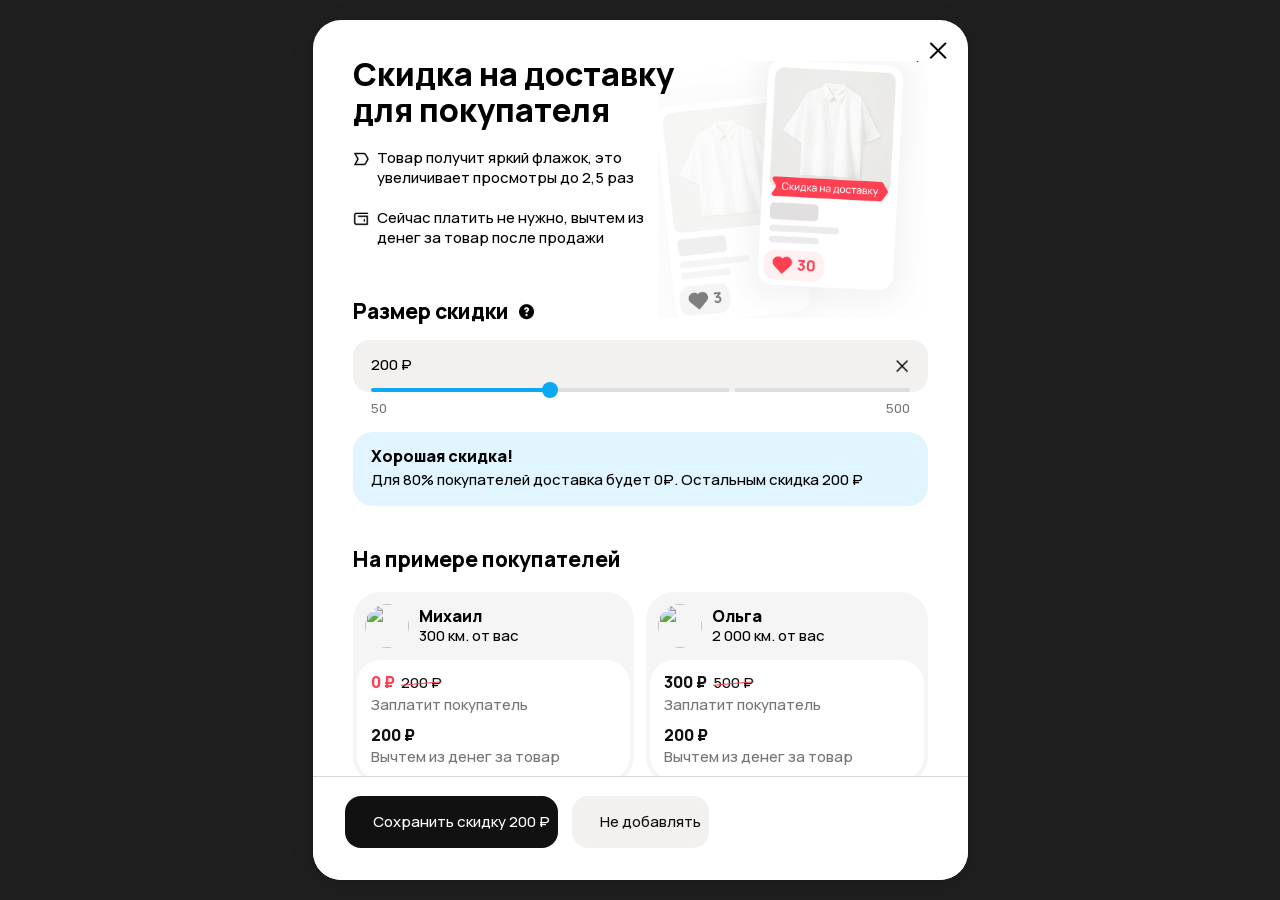
==== prototype/index.html @ 498b979d "Add prototype site" ====
<!doctype html>
<html lang="ru">
  <head>
    <meta charset="utf-8">
    <meta name="viewport" content="width=device-width, initial-scale=1, viewport-fit=cover">
    <title>Скидка на доставку для покупателя</title>
    <link rel="preload" as="font" href="./fonts/Manrope_Cut_008-Medium.woff2" type="font/woff2" crossorigin>
    <link rel="preload" as="font" href="./fonts/Manrope_Cut_008-ExtraBold.woff2" type="font/woff2" crossorigin>
    <link rel="preload" as="image" href="./assets/delivery-hero.png">
    <link rel="stylesheet" href="./site.css?v=figma-76-37893-20260630-7">
  </head>
  <body>
    <main class="page" aria-label="Скидка на доставку для покупателя">
      <section class="modal">
        <button class="close-button modal-close-button" type="button" aria-label="Закрыть">
          <img src="./assets/icon-close-raster.png" alt="">
        </button>
        <div class="content">
          <img class="hero-image" src="./assets/delivery-hero.png" alt="">

          <header class="intro">
            <h1>Скидка на доставку<br>для покупателя</h1>
            <div class="benefits">
              <div class="benefit">
                <img src="./assets/icon-flag-raster.png" alt="">
                <p>Товар получит яркий флажок, это увеличивает просмотры до 2,5 раз</p>
              </div>
              <div class="benefit">
                <img src="./assets/icon-wallet-raster.png" alt="">
                <p>Сейчас платить не нужно, вычтем из денег за товар после продажи</p>
              </div>
            </div>
          </header>

          <section class="discount-control" aria-label="Размер скидки">
            <h2>Размер скидки <span class="hint"><img src="./assets/icon-question-raster.png" alt=""></span></h2>
            <div class="slider-card">
              <div class="slider-top">
                <output class="discount-value" data-discount-value>200 ₽</output>
                <button class="clear-button" type="button" aria-label="Очистить скидку">
                  <img src="./assets/icon-close-raster.png" alt="">
                </button>
              </div>
              <div class="range-shell">
                <div class="range-track" aria-hidden="true"></div>
                <span class="range-thumb" aria-hidden="true"></span>
                <input class="range-input" data-discount-range type="range" min="50" max="500" step="1" value="200" aria-label="Размер скидки">
              </div>
              <div class="range-labels" aria-hidden="true">
                <span>50</span>
                <span>500</span>
              </div>
            </div>
            <div class="discount-message" data-discount-message>
              <strong>Хорошая скидка!</strong>
              <span>Для 80% покупателей доставка будет 0₽. Остальным скидка 200 ₽</span>
            </div>
          </section>

          <section class="buyers" aria-label="На примере покупателей">
            <h2>На примере покупателей</h2>
            <div class="buyer-grid">
              <article class="buyer-card" data-buyer data-base-price="200">
                <div class="buyer-head">
                  <img src="./assets/buyer-mikhail.png" alt="">
                  <div>
                    <h3>Михаил</h3>
                    <p>300 км. от вас</p>
                  </div>
                </div>
                <div class="payment-card">
                  <div>
                    <p class="price-line" data-pay-price></p>
                    <p class="caption">Заплатит покупатель</p>
                  </div>
                  <div>
                    <p class="deduct" data-deduct-price></p>
                    <p class="caption">Вычтем из денег за товар</p>
                  </div>
                </div>
              </article>

              <article class="buyer-card" data-buyer data-base-price="500">
                <div class="buyer-head">
                  <img src="./assets/buyer-olga.png" alt="">
                  <div>
                    <h3>Ольга</h3>
                    <p>2 000 км. от вас</p>
                  </div>
                </div>
                <div class="payment-card">
                  <div>
                    <p class="price-line" data-pay-price></p>
                    <p class="caption">Заплатит покупатель</p>
                  </div>
                  <div>
                    <p class="deduct" data-deduct-price></p>
                    <p class="caption">Вычтем из денег за товар</p>
                  </div>
                </div>
              </article>
            </div>
          </section>
        </div>

        <footer class="actions">
          <button class="primary-action" type="button" data-save-button>Сохранить скидку 200 ₽</button>
          <button class="secondary-action" type="button">Не добавлять</button>
        </footer>
      </section>
    </main>

    <script src="./site.js?v=figma-76-37893-20260630-7"></script>
  </body>
</html>
---- prototype/site.css ----
@font-face {
  font-display: swap;
  font-family: "Avito Manrope Cut";
  font-style: normal;
  font-weight: 500;
  src: url("./fonts/Manrope_Cut_008-Medium.woff2") format("woff2");
}

@font-face {
  font-display: swap;
  font-family: "Avito Manrope Cut";
  font-style: normal;
  font-weight: 800;
  src: url("./fonts/Manrope_Cut_008-ExtraBold.woff2") format("woff2");
}

:root {
  color-scheme: light;
  --font: "Avito Manrope Cut", Arial, sans-serif;
  --black: #000000;
  --muted: #757575;
  --panel: #ffffff;
  --soft: #f2f1f0;
  --blue: #00aaff;
  --blue-soft: #dff5ff;
  --red: #ff4053;
  --progress: 33.333%;
  --thumb-left: 197.667px;
  --modal-scale: 1;
  --modal-left: 392.5px;
  --modal-top: 146px;
  --modal-height: 971px;
  --content-height: 831px;
}

* {
  box-sizing: border-box;
}

html,
body {
  min-height: 100%;
  margin: 0;
}

body {
  overflow: hidden;
  background: #1f1f1f;
  color: var(--black);
  font-family: var(--font);
  font-weight: 500;
  letter-spacing: 0;
}

button,
input {
  font: inherit;
}

.page {
  position: relative;
  min-height: 100dvh;
  overflow: hidden;
}

.modal {
  position: absolute;
  top: var(--modal-top);
  left: var(--modal-left);
  width: 655px;
  height: var(--modal-height);
  overflow: hidden;
  flex: 0 0 auto;
  border-radius: 28px;
  background: var(--panel);
  box-shadow:
    0 1px 3px rgba(0, 0, 0, 0.05),
    0 4px 24px rgba(0, 0, 0, 0.12);
  transform: scale(var(--modal-scale));
  transform-origin: top left;
}

.modal-close-button {
  position: absolute;
  top: 14px;
  right: 20px;
  z-index: 4;
  display: grid;
  width: 20px;
  height: 30px;
  place-items: center;
  padding: 0;
  border: 0;
  background: transparent;
  cursor: pointer;
}

.modal-close-button img {
  width: 20px;
  height: 28.571px;
  object-fit: fill;
}

.content {
  position: absolute;
  top: 36px;
  left: 40px;
  width: 575px;
  height: var(--content-height);
  overflow-x: hidden;
  overflow-y: auto;
  overscroll-behavior: contain;
  scrollbar-width: none;
}

.content::-webkit-scrollbar {
  display: none;
}

.content::after {
  display: block;
  height: 876px;
  content: "";
}

.hero-image {
  position: absolute;
  top: 0;
  right: 0;
  width: 270px;
  height: 267px;
  object-fit: contain;
  user-select: none;
  pointer-events: none;
}

.intro {
  position: absolute;
  top: 0;
  left: 0;
  z-index: 1;
  width: 575px;
  height: 192px;
}

h1,
h2,
h3,
p {
  margin: 0;
}

h1 {
  width: 550px;
  font-size: 32px;
  font-weight: 800;
  line-height: 36px;
}

.benefits {
  position: absolute;
  top: 92px;
  left: 0;
  display: grid;
  width: 305px;
  gap: 20px;
}

.benefit {
  display: grid;
  grid-template-columns: 16px 281px;
  gap: 8px;
  align-items: start;
  min-height: 40px;
}

.benefit img {
  width: 16px;
  height: 20px;
  object-fit: fill;
}

.benefit p {
  width: 281px;
  font-size: 15px;
  line-height: 20px;
}

.discount-control {
  position: absolute;
  top: 242px;
  left: 0;
  z-index: 1;
  width: 575px;
  height: 208px;
}

.discount-control > h2,
.buyers > h2 {
  font-size: 21px;
  font-weight: 800;
  line-height: 26px;
}

.hint {
  display: inline-grid;
  width: 15px;
  height: 20px;
  margin-left: 6px;
  vertical-align: -2px;
}

.hint img {
  width: 15px;
  height: 20px;
}

.slider-card {
  position: absolute;
  top: 42px;
  left: 0;
  width: 575px;
  height: 76px;
}

.slider-top {
  position: absolute;
  top: 0;
  left: 0;
  display: flex;
  width: 575px;
  height: 52px;
  align-items: center;
  justify-content: space-between;
  padding: 15px 16px 17px 18px;
  border-radius: 16px;
  background: var(--soft);
}

.discount-value {
  font-size: 15px;
  line-height: 20px;
}

.clear-button {
  display: grid;
  width: 20px;
  height: 20px;
  place-items: center;
  padding: 0;
  border: 0;
  background: transparent;
  cursor: pointer;
}

.clear-button img {
  width: 14px;
  height: 20px;
  object-fit: fill;
}

.range-shell {
  position: absolute;
  top: 48px;
  left: 0;
  width: 575px;
  height: 28px;
  cursor: pointer;
  touch-action: none;
}

.range-track {
  position: absolute;
  top: 0;
  left: 18px;
  width: 539px;
  height: 4px;
  border-radius: 32px;
  background:
    linear-gradient(to right, var(--blue) 0, var(--blue) var(--progress), transparent var(--progress), transparent 100%),
    linear-gradient(to right, #dedede 0 32.59%, transparent 32.59% 33.76%, #dedede 33.76% 66.35%, transparent 66.35% 67.53%, #dedede 67.53% 100%);
}

.range-thumb {
  position: absolute;
  top: -6px;
  left: var(--thumb-left);
  width: 16px;
  height: 16px;
  border-radius: 50%;
  background: var(--blue);
  transform: translateX(-50%);
}

.range-input {
  position: absolute;
  top: -14px;
  left: 0;
  z-index: 2;
  width: 575px;
  height: 36px;
  margin: 0;
  appearance: none;
  background: transparent;
  opacity: 0;
  pointer-events: none;
}

.range-labels {
  position: absolute;
  top: 60px;
  left: 18px;
  right: 18px;
  display: flex;
  justify-content: space-between;
  color: var(--muted);
  font-size: 13px;
  line-height: 16px;
}

.range-labels span:last-child {
  width: 58px;
  text-align: right;
}

.discount-message {
  position: absolute;
  top: 134px;
  left: 0;
  display: grid;
  width: 575px;
  min-height: 74px;
  align-content: center;
  gap: 4px;
  padding: 14px 18px 16px;
  border-radius: 20px;
  background: var(--blue-soft);
}

.discount-message strong {
  font-size: 16px;
  font-weight: 800;
  line-height: 20px;
}

.discount-message span {
  font-size: 15px;
  line-height: 20px;
}

.buyers {
  position: absolute;
  top: 490px;
  left: 0;
  width: 575px;
}

.buyer-grid {
  display: grid;
  grid-template-columns: 281.5px 281.5px;
  gap: 12px;
  width: 575px;
  margin-top: 20px;
}

.buyer-card {
  display: flex;
  width: 281.5px;
  height: 192px;
  flex-direction: column;
  gap: 4px;
  padding: 4px;
  border-radius: 28px;
  background: #f5f5f5;
}

.buyer-head {
  display: grid;
  width: 273.5px;
  height: 60px;
  grid-template-columns: 44px 1fr;
  gap: 10px;
  align-items: center;
  padding: 8px;
}

.buyer-head img {
  width: 44px;
  height: 44px;
  border-radius: 50%;
  object-fit: cover;
}

.buyer-head h3 {
  font-size: 16px;
  font-weight: 800;
  line-height: 20px;
}

.buyer-head p {
  font-size: 15px;
  line-height: 20px;
}

.payment-card {
  display: flex;
  width: 273.5px;
  height: 120px;
  flex-direction: column;
  gap: 10px;
  padding: 12px 14px 14px;
  border-radius: 24px;
  background: #ffffff;
}

.price-line,
.deduct {
  color: #111111;
  font-size: 16px;
  font-weight: 800;
  line-height: 20px;
}

.price-line.is-free {
  color: var(--red);
}

.old-price {
  position: relative;
  display: inline-block;
  margin-left: 6px;
  color: #111111;
  font-size: 15px;
  font-weight: 500;
  line-height: 20px;
}

.old-price::after {
  position: absolute;
  left: 0;
  right: 0;
  top: 50%;
  height: 1px;
  background: var(--red);
  content: "";
  transform: rotate(-5deg);
}

.caption {
  margin-top: 2px;
  color: var(--muted);
  font-size: 15px;
  line-height: 20px;
}

.actions {
  position: absolute;
  left: 0;
  bottom: 0;
  display: flex;
  width: 655px;
  height: 104px;
  gap: 14px;
  align-items: flex-end;
  padding: 20px 32px 32px;
  border-top: 1px solid #d7d7d7;
  background: #ffffff;
}

.actions button {
  height: 52px;
  padding: 0 28px;
  border: 0;
  border-radius: 16px;
  cursor: pointer;
  white-space: nowrap;
  font-size: 15px;
  font-weight: 500;
  line-height: 20px;
}

.primary-action {
  width: 213px;
  background: #111111;
  color: #ffffff;
}

.secondary-action {
  width: 137px;
  background: #f2f1f0;
  color: #111111;
}
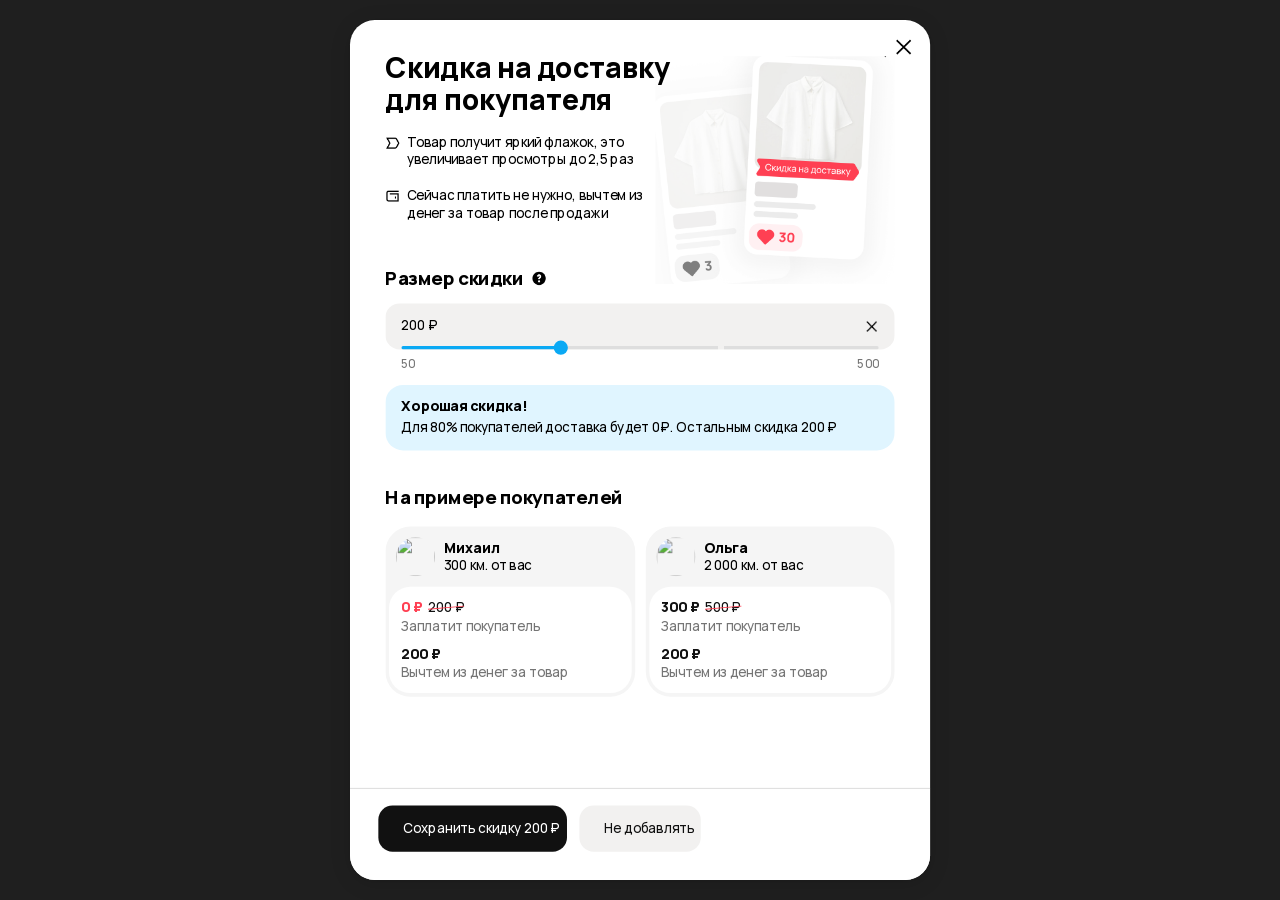
==== commit e9517332: "Fix discount prototype states" ====
--- a/prototype/index.html
+++ b/prototype/index.html
@@ -7,7 +7,7 @@
     <link rel="preload" as="font" href="./fonts/Manrope_Cut_008-Medium.woff2" type="font/woff2" crossorigin>
     <link rel="preload" as="font" href="./fonts/Manrope_Cut_008-ExtraBold.woff2" type="font/woff2" crossorigin>
     <link rel="preload" as="image" href="./assets/delivery-hero.png">
-    <link rel="stylesheet" href="./site.css?v=figma-76-37893-20260630-7">
+    <link rel="stylesheet" href="./site.css?v=figma-76-37893-20260701-8">
   </head>
   <body>
     <main class="page" aria-label="Скидка на доставку для покупателя">
@@ -110,6 +110,6 @@
       </section>
     </main>
 
-    <script src="./site.js?v=figma-76-37893-20260630-7"></script>
+    <script src="./site.js?v=figma-76-37893-20260701-8"></script>
   </body>
 </html>
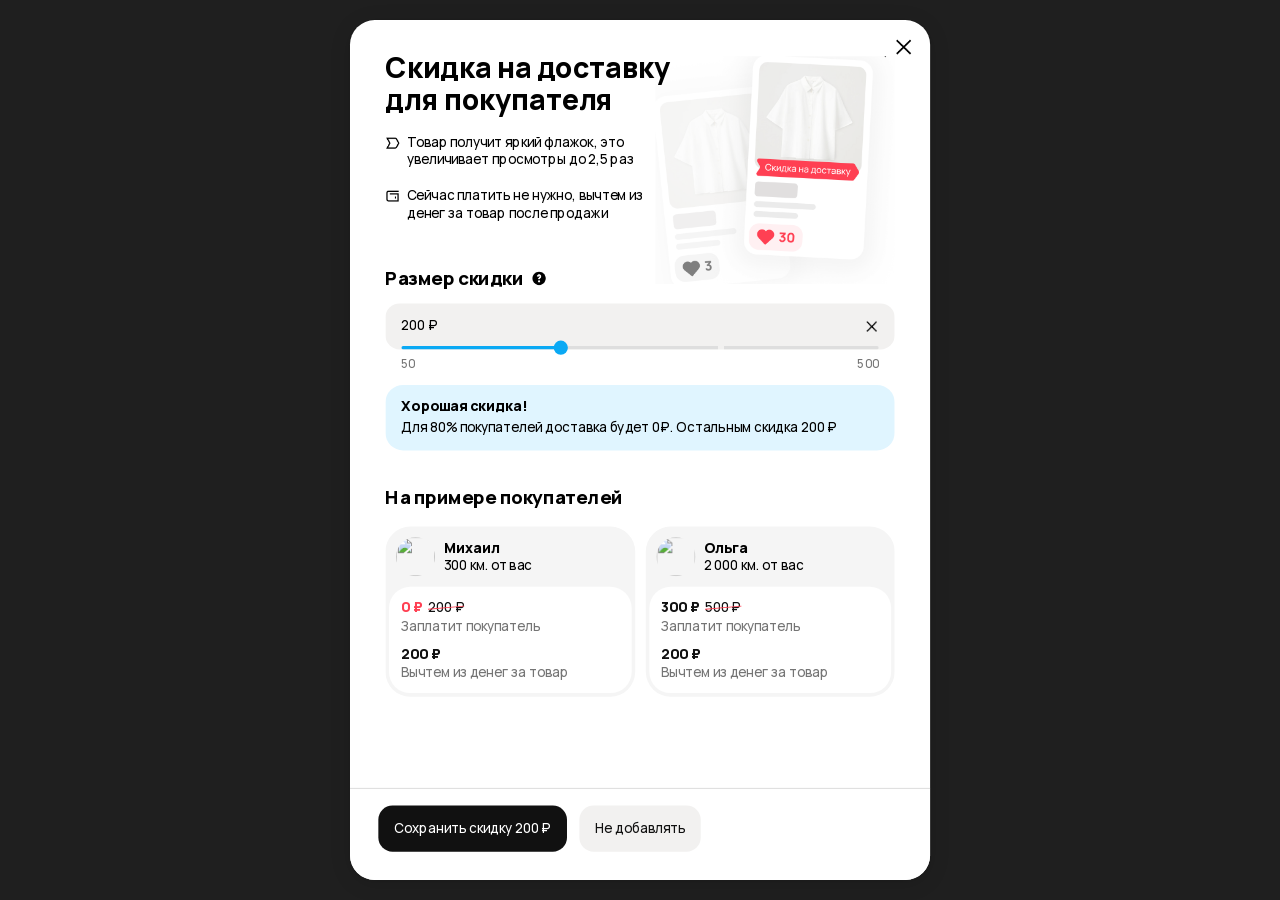
==== commit d793db8b: "Center prototype button labels" ====
--- a/prototype/index.html
+++ b/prototype/index.html
@@ -7,7 +7,7 @@
     <link rel="preload" as="font" href="./fonts/Manrope_Cut_008-Medium.woff2" type="font/woff2" crossorigin>
     <link rel="preload" as="font" href="./fonts/Manrope_Cut_008-ExtraBold.woff2" type="font/woff2" crossorigin>
     <link rel="preload" as="image" href="./assets/delivery-hero.png">
-    <link rel="stylesheet" href="./site.css?v=figma-76-37893-20260701-8">
+    <link rel="stylesheet" href="./site.css?v=figma-76-37893-20260701-9">
   </head>
   <body>
     <main class="page" aria-label="Скидка на доставку для покупателя">
@@ -110,6 +110,6 @@
       </section>
     </main>
 
-    <script src="./site.js?v=figma-76-37893-20260701-8"></script>
+    <script src="./site.js?v=figma-76-37893-20260701-9"></script>
   </body>
 </html>
--- a/prototype/site.css
+++ b/prototype/site.css
@@ -468,12 +468,16 @@
 }
 
 .actions button {
+  display: flex;
   height: 52px;
-  padding: 0 28px;
+  align-items: center;
+  justify-content: center;
+  padding: 0;
   border: 0;
   border-radius: 16px;
   cursor: pointer;
   white-space: nowrap;
+  text-align: center;
   font-size: 15px;
   font-weight: 500;
   line-height: 20px;
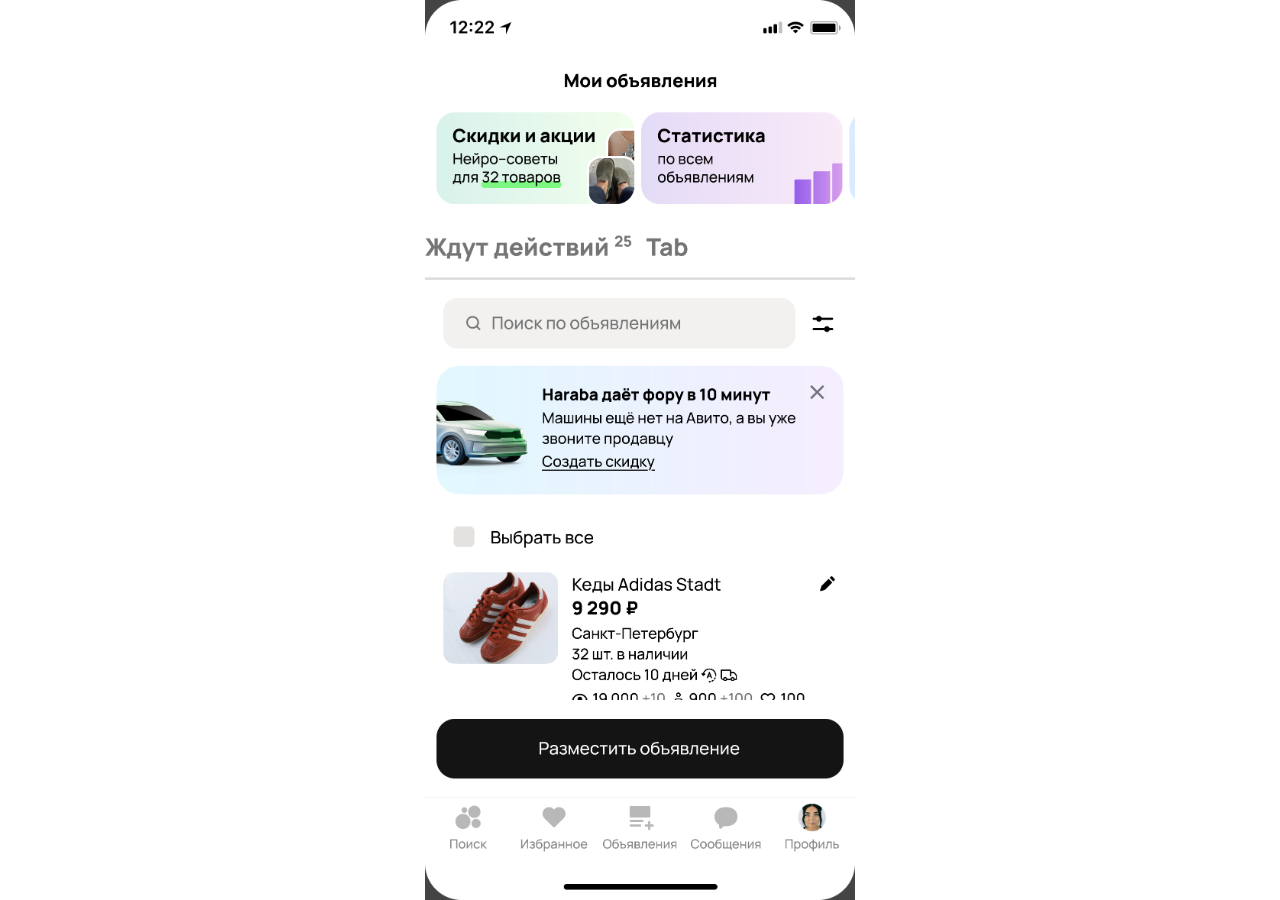
==== commit 7b03c36d: "Update promo hub prototype" ====
--- a/prototype/index.html
+++ b/prototype/index.html
@@ -3,113 +3,93 @@
   <head>
     <meta charset="utf-8">
     <meta name="viewport" content="width=device-width, initial-scale=1, viewport-fit=cover">
-    <title>Скидка на доставку для покупателя</title>
+    <title>Промо-хаб</title>
     <link rel="preload" as="font" href="./fonts/Manrope_Cut_008-Medium.woff2" type="font/woff2" crossorigin>
     <link rel="preload" as="font" href="./fonts/Manrope_Cut_008-ExtraBold.woff2" type="font/woff2" crossorigin>
-    <link rel="preload" as="image" href="./assets/delivery-hero.png">
-    <link rel="stylesheet" href="./site.css?v=figma-76-37893-20260701-9">
+    <link rel="preload" as="image" href="./assets/proto-list.png?v=figma-107-36052-20260701-2" fetchpriority="high">
+    <link rel="preload" as="image" href="./assets/ai-card-sale-new.png?v=figma-107-36052-20260701-2">
+    <link rel="stylesheet" href="./site.css?v=figma-107-36052-20260701-2">
   </head>
   <body>
-    <main class="page" aria-label="Скидка на доставку для покупателя">
-      <section class="modal">
-        <button class="close-button modal-close-button" type="button" aria-label="Закрыть">
-          <img src="./assets/icon-close-raster.png" alt="">
-        </button>
-        <div class="content">
-          <img class="hero-image" src="./assets/delivery-hero.png" alt="">
+    <main class="app" data-app data-screen="list" aria-label="Промо-хаб">
+      <section class="screen screen-list is-active" data-panel="list" aria-label="Мои объявления">
+        <div class="screen-scroll" data-scroll="list">
+          <img class="screen-image" src="./assets/proto-list.png?v=figma-107-36052-20260701-2" alt="">
+          <button class="hit hit-factoid" type="button" data-action="discounts" aria-label="Открыть скидки и акции"></button>
+        </div>
+        <div class="fixed-crop list-header" aria-hidden="true">
+          <img src="./assets/proto-list.png?v=figma-107-36052-20260701-2" alt="">
+        </div>
+        <div class="fixed-crop list-footer" aria-hidden="true">
+          <img src="./assets/proto-list.png?v=figma-107-36052-20260701-2" alt="">
+        </div>
+      </section>
 
-          <header class="intro">
-            <h1>Скидка на доставку<br>для покупателя</h1>
-            <div class="benefits">
-              <div class="benefit">
-                <img src="./assets/icon-flag-raster.png" alt="">
-                <p>Товар получит яркий флажок, это увеличивает просмотры до 2,5 раз</p>
+      <section class="screen screen-discounts" data-panel="discounts" aria-label="Скидки и акции">
+        <div class="screen-scroll" data-scroll="discounts">
+          <img class="screen-image" data-src="./assets/proto-discounts.png?v=figma-107-36052-20260701-2" alt="">
+          <button class="hit hit-back" type="button" data-action="list" aria-label="Назад"></button>
+          <button class="hit hit-level" type="button" data-action="level" aria-label="Открыть уровень"></button>
+
+          <section class="ai-section-live" aria-label="Нейро-советы">
+            <img class="ai-section-header" src="./assets/ai-header-new.png?v=figma-107-36052-20260701-2" alt="Нейро-советы">
+            <div class="carousel carousel-ai carousel-ai-new" aria-label="Свайп нейро-советов">
+              <div class="carousel-track">
+                <img class="ai-card" src="./assets/ai-card-sale-new.png?v=figma-107-36052-20260701-2" alt="Отправьте товары на распродажу">
+                <article class="ai-card ai-card-html" aria-label="Подключите скидку на доставку">
+                  <div class="ai-card-text">
+                    <h2>Подключите скидку на доставку</h2>
+                    <p>Товарами интересуются<br>из других городов</p>
+                  </div>
+                  <div class="ai-card-images" aria-hidden="true">
+                    <img class="ai-card-image ai-card-image-back" src="./assets/ai-delivery-img-back.png?v=figma-107-36052-20260701-2" alt="">
+                    <img class="ai-card-image ai-card-image-front" src="./assets/ai-delivery-img-front.png?v=figma-107-36052-20260701-2" alt="">
+                  </div>
+                </article>
+                <img class="ai-card" src="./assets/ai-card-quantity-new.png?v=figma-107-36052-20260701-2" alt="Подключите скидку на количество">
+                <article class="ai-all-card ai-all-card-html" aria-label="Все доступные">
+                  <h2>Все доступные</h2>
+                  <span aria-hidden="true">➜</span>
+                </article>
               </div>
-              <div class="benefit">
-                <img src="./assets/icon-wallet-raster.png" alt="">
-                <p>Сейчас платить не нужно, вычтем из денег за товар после продажи</p>
-              </div>
-            </div>
-          </header>
-
-          <section class="discount-control" aria-label="Размер скидки">
-            <h2>Размер скидки <span class="hint"><img src="./assets/icon-question-raster.png" alt=""></span></h2>
-            <div class="slider-card">
-              <div class="slider-top">
-                <output class="discount-value" data-discount-value>200 ₽</output>
-                <button class="clear-button" type="button" aria-label="Очистить скидку">
-                  <img src="./assets/icon-close-raster.png" alt="">
-                </button>
-              </div>
-              <div class="range-shell">
-                <div class="range-track" aria-hidden="true"></div>
-                <span class="range-thumb" aria-hidden="true"></span>
-                <input class="range-input" data-discount-range type="range" min="50" max="500" step="1" value="200" aria-label="Размер скидки">
-              </div>
-              <div class="range-labels" aria-hidden="true">
-                <span>50</span>
-                <span>500</span>
-              </div>
-            </div>
-            <div class="discount-message" data-discount-message>
-              <strong>Хорошая скидка!</strong>
-              <span>Для 80% покупателей доставка будет 0₽. Остальным скидка 200 ₽</span>
             </div>
           </section>
 
-          <section class="buyers" aria-label="На примере покупателей">
-            <h2>На примере покупателей</h2>
-            <div class="buyer-grid">
-              <article class="buyer-card" data-buyer data-base-price="200">
-                <div class="buyer-head">
-                  <img src="./assets/buyer-mikhail.png" alt="">
-                  <div>
-                    <h3>Михаил</h3>
-                    <p>300 км. от вас</p>
-                  </div>
-                </div>
-                <div class="payment-card">
-                  <div>
-                    <p class="price-line" data-pay-price></p>
-                    <p class="caption">Заплатит покупатель</p>
-                  </div>
-                  <div>
-                    <p class="deduct" data-deduct-price></p>
-                    <p class="caption">Вычтем из денег за товар</p>
-                  </div>
-                </div>
-              </article>
-
-              <article class="buyer-card" data-buyer data-base-price="500">
-                <div class="buyer-head">
-                  <img src="./assets/buyer-olga.png" alt="">
-                  <div>
-                    <h3>Ольга</h3>
-                    <p>2 000 км. от вас</p>
-                  </div>
-                </div>
-                <div class="payment-card">
-                  <div>
-                    <p class="price-line" data-pay-price></p>
-                    <p class="caption">Заплатит покупатель</p>
-                  </div>
-                  <div>
-                    <p class="deduct" data-deduct-price></p>
-                    <p class="caption">Вычтем из денег за товар</p>
-                  </div>
-                </div>
-              </article>
+          <div class="carousel carousel-sales" aria-label="Свайп распродаж">
+            <div class="carousel-track">
+              <img class="sale-card" src="./assets/card-sale.png?v=figma-107-36052-20260701-2" alt="Распродажа летних товаров">
+              <img class="sale-card" src="./assets/card-sale.png?v=figma-107-36052-20260701-2" alt="Распродажа летних товаров">
+              <img class="sale-card" src="./assets/card-sale.png?v=figma-107-36052-20260701-2" alt="Распродажа летних товаров">
+              <img class="sale-all-card" src="./assets/card-sale-all.png?v=figma-107-36052-20260701-2" alt="Все доступные распродажи">
             </div>
-          </section>
+          </div>
         </div>
 
-        <footer class="actions">
-          <button class="primary-action" type="button" data-save-button>Сохранить скидку 200 ₽</button>
-          <button class="secondary-action" type="button">Не добавлять</button>
-        </footer>
+        <div class="fixed-crop sticky-discounts" data-sticky-header aria-hidden="true">
+          <img src="./assets/proto-sticky-header-clean.png?v=figma-107-36052-20260701-2" alt="">
+        </div>
+        <button class="sticky-back-hit" type="button" data-action="list" aria-label="Назад"></button>
+        <div class="fixed-crop discounts-home-indicator" aria-hidden="true">
+          <img src="./assets/proto-discounts.png?v=figma-107-36052-20260701-2" alt="">
+        </div>
       </section>
+
+      <div class="sheet-backdrop" data-sheet-backdrop aria-hidden="true">
+        <section class="level-sheet" aria-label="Уверенный уровень">
+          <div class="sheet-scroll" data-sheet-scroll>
+            <img class="sheet-image" data-src="./assets/proto-level-sheet.png?v=figma-107-36052-20260701-2" alt="">
+          </div>
+          <div class="sheet-close-visual" aria-hidden="true">
+            <img src="./assets/sheet-close.png?v=figma-107-36052-20260701-2" alt="">
+          </div>
+          <button class="sheet-close" type="button" data-action="close-sheet" aria-label="Закрыть уровень"></button>
+          <div class="sheet-home-indicator" aria-hidden="true">
+            <img src="./assets/proto-level-sheet.png?v=figma-107-36052-20260701-2" alt="">
+          </div>
+        </section>
+      </div>
     </main>
 
-    <script src="./site.js?v=figma-76-37893-20260701-9"></script>
+    <script src="./site.js?v=figma-107-36052-20260701-2"></script>
   </body>
 </html>
--- a/prototype/site.css
+++ b/prototype/site.css
@@ -16,21 +16,14 @@
 
 :root {
   color-scheme: light;
+  --viewport-left: 0px;
+  --viewport-top: 0px;
+  --viewport-width: 100vw;
+  --viewport-height: 100svh;
+  --app-left: 0px;
+  --screen-width: min(var(--viewport-width), 430px);
+  --screen-scale: 1;
   --font: "Avito Manrope Cut", Arial, sans-serif;
-  --black: #000000;
-  --muted: #757575;
-  --panel: #ffffff;
-  --soft: #f2f1f0;
-  --blue: #00aaff;
-  --blue-soft: #dff5ff;
-  --red: #ff4053;
-  --progress: 33.333%;
-  --thumb-left: 197.667px;
-  --modal-scale: 1;
-  --modal-left: 392.5px;
-  --modal-top: 146px;
-  --modal-height: 971px;
-  --content-height: 831px;
 }
 
 * {
@@ -39,458 +32,501 @@
 
 html,
 body {
+  width: 100%;
+  height: 100%;
   min-height: 100%;
   margin: 0;
+  overflow: hidden;
 }
 
 body {
-  overflow: hidden;
-  background: #1f1f1f;
-  color: var(--black);
+  background: #ffffff;
+  color: #000000;
   font-family: var(--font);
-  font-weight: 500;
   letter-spacing: 0;
 }
 
-button,
-input {
-  font: inherit;
-}
-
-.page {
-  position: relative;
-  min-height: 100dvh;
-  overflow: hidden;
-}
-
-.modal {
-  position: absolute;
-  top: var(--modal-top);
-  left: var(--modal-left);
-  width: 655px;
-  height: var(--modal-height);
-  overflow: hidden;
-  flex: 0 0 auto;
-  border-radius: 28px;
-  background: var(--panel);
-  box-shadow:
-    0 1px 3px rgba(0, 0, 0, 0.05),
-    0 4px 24px rgba(0, 0, 0, 0.12);
-  transform: scale(var(--modal-scale));
-  transform-origin: top left;
-}
-
-.modal-close-button {
-  position: absolute;
-  top: 14px;
-  right: 20px;
-  z-index: 4;
-  display: grid;
-  width: 20px;
-  height: 30px;
-  place-items: center;
+button {
+  margin: 0;
   padding: 0;
   border: 0;
+  border-radius: 0;
   background: transparent;
-  cursor: pointer;
-}
-
-.modal-close-button img {
-  width: 20px;
-  height: 28.571px;
-  object-fit: fill;
-}
-
-.content {
-  position: absolute;
-  top: 36px;
-  left: 40px;
-  width: 575px;
-  height: var(--content-height);
+  color: inherit;
+  font: inherit;
+  -webkit-tap-highlight-color: transparent;
+}
+
+.app {
+  position: fixed;
+  left: var(--app-left);
+  top: var(--viewport-top);
+  width: var(--screen-width);
+  height: var(--viewport-height);
+  margin: 0 auto;
+  overflow: hidden;
+  background: #ffffff;
+}
+
+.screen {
+  position: absolute;
+  inset: 0;
+  display: none;
+  width: var(--screen-width);
+  height: 100%;
+  overflow: hidden;
+  background: #ffffff;
+}
+
+.screen.is-active {
+  display: block;
+}
+
+.screen-scroll {
+  position: relative;
+  width: var(--screen-width);
+  height: 100%;
   overflow-x: hidden;
   overflow-y: auto;
-  overscroll-behavior: contain;
+  background: #ffffff;
+  overscroll-behavior: none;
   scrollbar-width: none;
-}
-
-.content::-webkit-scrollbar {
+  -webkit-overflow-scrolling: touch;
+}
+
+.screen-scroll::-webkit-scrollbar {
   display: none;
 }
 
-.content::after {
+.screen-image,
+.sheet-image {
   display: block;
-  height: 876px;
-  content: "";
-}
-
-.hero-image {
+  width: var(--screen-width);
+  height: auto;
+  pointer-events: none;
+  user-select: none;
+}
+
+.hit {
+  position: absolute;
+  z-index: 10;
+  cursor: pointer;
+}
+
+.hit-factoid {
+  left: calc(10px * var(--screen-scale));
+  top: calc(98px * var(--screen-scale));
+  width: calc(173px * var(--screen-scale));
+  height: calc(80px * var(--screen-scale));
+}
+
+.hit-back {
+  left: 0;
+  top: calc(44px * var(--screen-scale));
+  width: calc(56px * var(--screen-scale));
+  height: calc(56px * var(--screen-scale));
+}
+
+.hit-level {
+  left: calc(12px * var(--screen-scale));
+  top: calc(118px * var(--screen-scale));
+  width: calc(205px * var(--screen-scale));
+  height: calc(34px * var(--screen-scale));
+}
+
+.fixed-crop {
+  position: absolute;
+  left: 0;
+  z-index: 20;
+  width: var(--screen-width);
+  overflow: hidden;
+  pointer-events: none;
+}
+
+.fixed-crop img {
+  position: absolute;
+  left: 0;
+  width: var(--screen-width);
+  height: auto;
+  max-width: none;
+  user-select: none;
+}
+
+.list-header {
+  top: 0;
+  height: calc(94px * var(--screen-scale));
+}
+
+.list-header img {
+  top: 0;
+}
+
+.list-footer {
+  bottom: 0;
+  height: calc(174px * var(--screen-scale));
+}
+
+.list-footer img {
+  top: calc(-1477px * var(--screen-scale));
+}
+
+.sticky-discounts {
+  top: 0;
+  height: calc(98px * var(--screen-scale));
+  border-bottom-right-radius: 28px;
+  border-bottom-left-radius: 28px;
+  background: #ffffff;
+  box-shadow: 0 0 10px rgba(0, 0, 0, 0.12);
+  opacity: 0;
+  overflow: hidden;
+  transition: opacity 140ms ease;
+}
+
+.sticky-discounts img {
+  top: 0;
+}
+
+.screen-discounts.has-sticky .sticky-discounts {
+  opacity: 1;
+}
+
+.sticky-back-hit {
+  position: absolute;
+  left: 0;
+  top: calc(44px * var(--screen-scale));
+  z-index: 22;
+  display: none;
+  width: calc(56px * var(--screen-scale));
+  height: calc(56px * var(--screen-scale));
+  cursor: pointer;
+}
+
+.screen-discounts.has-sticky .sticky-back-hit {
+  display: block;
+}
+
+.discounts-home-indicator {
+  bottom: 0;
+  z-index: 21;
+  height: calc(34px * var(--screen-scale));
+}
+
+.discounts-home-indicator img {
+  top: calc(-1827px * var(--screen-scale));
+}
+
+.carousel {
+  position: absolute;
+  left: 0;
+  z-index: 6;
+  width: var(--screen-width);
+  overflow-x: auto;
+  overflow-y: hidden;
+  background: #ffffff;
+  overscroll-behavior-x: contain;
+  scrollbar-width: none;
+  touch-action: pan-x;
+  -webkit-overflow-scrolling: touch;
+}
+
+.carousel::-webkit-scrollbar {
+  display: none;
+}
+
+.carousel-ai {
+  top: calc(352px * var(--screen-scale));
+  height: calc(112px * var(--screen-scale));
+}
+
+.ai-section-live {
+  position: absolute;
+  left: 0;
+  top: calc(278px * var(--screen-scale));
+  z-index: 7;
+  width: var(--screen-width);
+  height: calc(186px * var(--screen-scale));
+  overflow: hidden;
+  background: #ffffff;
+}
+
+.ai-section-header {
+  position: absolute;
+  left: 0;
+  top: calc(32px * var(--screen-scale));
+  width: var(--screen-width);
+  height: auto;
+  pointer-events: none;
+  user-select: none;
+}
+
+.carousel-ai-new {
+  top: calc(74px * var(--screen-scale));
+}
+
+.carousel-sales {
+  top: calc(538px * var(--screen-scale));
+  height: calc(144px * var(--screen-scale));
+}
+
+.carousel-track {
+  display: flex;
+  width: max-content;
+  height: 100%;
+  gap: calc(6px * var(--screen-scale));
+  padding: 0 calc(16px * var(--screen-scale));
+}
+
+.carousel img {
+  display: block;
+  flex: 0 0 auto;
+  height: auto;
+  pointer-events: none;
+  user-select: none;
+}
+
+.ai-card {
+  width: calc(328px * var(--screen-scale));
+  height: calc(112px * var(--screen-scale));
+}
+
+.ai-card-html {
+  position: relative;
+  flex: 0 0 auto;
+  overflow: hidden;
+  border-radius: calc(24px * var(--screen-scale));
+  background: #f2f2f2;
+}
+
+.ai-card-text {
+  position: absolute;
+  left: calc(16px * var(--screen-scale));
+  top: calc(16px * var(--screen-scale));
+  width: calc(220px * var(--screen-scale));
+  color: #000000;
+}
+
+.ai-card-text h2 {
+  width: calc(163px * var(--screen-scale));
+  margin: 0 0 calc(4px * var(--screen-scale));
+  font-size: calc(16px * var(--screen-scale));
+  font-weight: 800;
+  line-height: calc(20px * var(--screen-scale));
+  letter-spacing: 0;
+}
+
+.ai-card-text p {
+  margin: 0;
+  font-size: calc(13px * var(--screen-scale));
+  font-weight: 500;
+  line-height: calc(16px * var(--screen-scale));
+  letter-spacing: 0;
+}
+
+.ai-card-image {
+  position: absolute;
+  display: block;
+  width: calc(56px * var(--screen-scale));
+  height: calc(56px * var(--screen-scale));
+  border: calc(2px * var(--screen-scale)) solid #ffffff;
+  border-radius: calc(14px * var(--screen-scale));
+  object-fit: cover;
+  pointer-events: none;
+  user-select: none;
+}
+
+.ai-card-image-back {
+  right: calc(36px * var(--screen-scale));
+  top: calc(40px * var(--screen-scale));
+}
+
+.ai-card-image-front {
+  right: calc(16px * var(--screen-scale));
+  top: calc(16px * var(--screen-scale));
+}
+
+.sale-card {
+  width: calc(328px * var(--screen-scale));
+  height: calc(144px * var(--screen-scale));
+}
+
+.ai-all-card {
+  width: calc(154px * var(--screen-scale));
+  height: calc(112px * var(--screen-scale));
+}
+
+.ai-all-card-html {
+  position: relative;
+  display: flex;
+  flex: 0 0 auto;
+  width: calc(154px * var(--screen-scale));
+  height: calc(112px * var(--screen-scale));
+  flex-direction: column;
+  align-items: flex-end;
+  justify-content: space-between;
+  padding: calc(16px * var(--screen-scale));
+  overflow: hidden;
+  border-radius: calc(24px * var(--screen-scale));
+  background: #f5f5f5;
+  color: #000000;
+}
+
+.ai-all-card-html h2 {
+  margin: 0;
+  font-size: calc(16px * var(--screen-scale));
+  font-weight: 800;
+  line-height: calc(20px * var(--screen-scale));
+  letter-spacing: 0;
+  white-space: nowrap;
+}
+
+.ai-all-card-html span {
+  display: grid;
+  width: calc(18px * var(--screen-scale));
+  height: calc(26px * var(--screen-scale));
+  place-items: center;
+  border-radius: calc(32px * var(--screen-scale));
+  background: #141414;
+  color: #ffffff;
+  font-size: calc(13px * var(--screen-scale));
+  font-weight: 800;
+  line-height: 1;
+}
+
+.sale-all-card {
+  width: calc(154px * var(--screen-scale));
+  height: calc(144px * var(--screen-scale));
+}
+
+.sheet-backdrop {
+  position: absolute;
+  inset: 0;
+  z-index: 40;
+  display: flex;
+  align-items: flex-end;
+  justify-content: center;
+  background: rgba(0, 0, 0, 0);
+  opacity: 0;
+  pointer-events: none;
+  transition:
+    background 180ms ease,
+    opacity 180ms ease;
+  visibility: hidden;
+}
+
+.sheet-backdrop.is-visible {
+  visibility: visible;
+}
+
+.sheet-backdrop.is-open {
+  background: rgba(0, 0, 0, 0.35);
+  opacity: 1;
+  pointer-events: auto;
+}
+
+.level-sheet {
+  position: relative;
+  width: var(--screen-width);
+  height: min(1036px, calc(var(--viewport-height) - 80px));
+  overflow: hidden;
+  border-top-left-radius: 32px;
+  border-top-right-radius: 32px;
+  background: #ffffff;
+  transform: translateY(calc(100% + 80px));
+  transition: transform 240ms cubic-bezier(0.2, 0.8, 0.2, 1);
+  will-change: transform;
+}
+
+.sheet-backdrop.is-open .level-sheet {
+  transform: translateY(0);
+}
+
+.sheet-scroll {
+  width: var(--screen-width);
+  height: 100%;
+  overflow-x: hidden;
+  overflow-y: auto;
+  overscroll-behavior: none;
+  scrollbar-width: none;
+  -webkit-overflow-scrolling: touch;
+}
+
+.sheet-scroll::-webkit-scrollbar {
+  display: none;
+}
+
+.sheet-close-visual {
+  position: absolute;
+  top: calc(14px * var(--screen-scale));
+  right: calc(20px * var(--screen-scale));
+  z-index: 2;
+  width: calc(20px * var(--screen-scale));
+  height: calc(30px * var(--screen-scale));
+  opacity: 0;
+  pointer-events: none;
+  transition: opacity 80ms ease;
+}
+
+.sheet-close-visual img {
+  display: block;
+  width: calc(20px * var(--screen-scale));
+  height: calc(30px * var(--screen-scale));
+}
+
+.level-sheet.is-scrolled .sheet-close-visual {
+  opacity: 1 !important;
+}
+
+.sheet-home-indicator {
+  position: absolute;
+  left: 0;
+  bottom: 0;
+  z-index: 2;
+  width: var(--screen-width);
+  height: calc(34px * var(--screen-scale));
+  overflow: hidden;
+  pointer-events: none;
+}
+
+.sheet-home-indicator img {
+  position: absolute;
+  left: 0;
+  top: calc(-1002px * var(--screen-scale));
+  width: var(--screen-width);
+  height: auto;
+  max-width: none;
+}
+
+.sheet-close {
   position: absolute;
   top: 0;
   right: 0;
-  width: 270px;
-  height: 267px;
-  object-fit: contain;
-  user-select: none;
-  pointer-events: none;
-}
-
-.intro {
-  position: absolute;
-  top: 0;
-  left: 0;
-  z-index: 1;
-  width: 575px;
-  height: 192px;
-}
-
-h1,
-h2,
-h3,
-p {
-  margin: 0;
-}
-
-h1 {
-  width: 550px;
-  font-size: 32px;
-  font-weight: 800;
-  line-height: 36px;
-}
-
-.benefits {
-  position: absolute;
-  top: 92px;
-  left: 0;
-  display: grid;
-  width: 305px;
-  gap: 20px;
-}
-
-.benefit {
-  display: grid;
-  grid-template-columns: 16px 281px;
-  gap: 8px;
-  align-items: start;
-  min-height: 40px;
-}
-
-.benefit img {
-  width: 16px;
-  height: 20px;
-  object-fit: fill;
-}
-
-.benefit p {
-  width: 281px;
-  font-size: 15px;
-  line-height: 20px;
-}
-
-.discount-control {
-  position: absolute;
-  top: 242px;
-  left: 0;
-  z-index: 1;
-  width: 575px;
-  height: 208px;
-}
-
-.discount-control > h2,
-.buyers > h2 {
-  font-size: 21px;
-  font-weight: 800;
-  line-height: 26px;
-}
-
-.hint {
-  display: inline-grid;
-  width: 15px;
-  height: 20px;
-  margin-left: 6px;
-  vertical-align: -2px;
-}
-
-.hint img {
-  width: 15px;
-  height: 20px;
-}
-
-.slider-card {
-  position: absolute;
-  top: 42px;
-  left: 0;
-  width: 575px;
-  height: 76px;
-}
-
-.slider-top {
-  position: absolute;
-  top: 0;
-  left: 0;
-  display: flex;
-  width: 575px;
-  height: 52px;
-  align-items: center;
-  justify-content: space-between;
-  padding: 15px 16px 17px 18px;
-  border-radius: 16px;
-  background: var(--soft);
-}
-
-.discount-value {
-  font-size: 15px;
-  line-height: 20px;
-}
-
-.clear-button {
-  display: grid;
-  width: 20px;
-  height: 20px;
-  place-items: center;
-  padding: 0;
-  border: 0;
-  background: transparent;
+  z-index: 3;
+  width: calc(56px * var(--screen-scale));
+  height: calc(64px * var(--screen-scale));
   cursor: pointer;
 }
 
-.clear-button img {
-  width: 14px;
-  height: 20px;
-  object-fit: fill;
-}
-
-.range-shell {
-  position: absolute;
-  top: 48px;
-  left: 0;
-  width: 575px;
-  height: 28px;
-  cursor: pointer;
-  touch-action: none;
-}
-
-.range-track {
-  position: absolute;
-  top: 0;
-  left: 18px;
-  width: 539px;
-  height: 4px;
-  border-radius: 32px;
-  background:
-    linear-gradient(to right, var(--blue) 0, var(--blue) var(--progress), transparent var(--progress), transparent 100%),
-    linear-gradient(to right, #dedede 0 32.59%, transparent 32.59% 33.76%, #dedede 33.76% 66.35%, transparent 66.35% 67.53%, #dedede 67.53% 100%);
-}
-
-.range-thumb {
-  position: absolute;
-  top: -6px;
-  left: var(--thumb-left);
-  width: 16px;
-  height: 16px;
-  border-radius: 50%;
-  background: var(--blue);
-  transform: translateX(-50%);
-}
-
-.range-input {
-  position: absolute;
-  top: -14px;
-  left: 0;
-  z-index: 2;
-  width: 575px;
-  height: 36px;
-  margin: 0;
-  appearance: none;
-  background: transparent;
-  opacity: 0;
-  pointer-events: none;
-}
-
-.range-labels {
-  position: absolute;
-  top: 60px;
-  left: 18px;
-  right: 18px;
-  display: flex;
-  justify-content: space-between;
-  color: var(--muted);
-  font-size: 13px;
-  line-height: 16px;
-}
-
-.range-labels span:last-child {
-  width: 58px;
-  text-align: right;
-}
-
-.discount-message {
-  position: absolute;
-  top: 134px;
-  left: 0;
-  display: grid;
-  width: 575px;
-  min-height: 74px;
-  align-content: center;
-  gap: 4px;
-  padding: 14px 18px 16px;
-  border-radius: 20px;
-  background: var(--blue-soft);
-}
-
-.discount-message strong {
-  font-size: 16px;
-  font-weight: 800;
-  line-height: 20px;
-}
-
-.discount-message span {
-  font-size: 15px;
-  line-height: 20px;
-}
-
-.buyers {
-  position: absolute;
-  top: 490px;
-  left: 0;
-  width: 575px;
-}
-
-.buyer-grid {
-  display: grid;
-  grid-template-columns: 281.5px 281.5px;
-  gap: 12px;
-  width: 575px;
-  margin-top: 20px;
-}
-
-.buyer-card {
-  display: flex;
-  width: 281.5px;
-  height: 192px;
-  flex-direction: column;
-  gap: 4px;
-  padding: 4px;
-  border-radius: 28px;
-  background: #f5f5f5;
-}
-
-.buyer-head {
-  display: grid;
-  width: 273.5px;
-  height: 60px;
-  grid-template-columns: 44px 1fr;
-  gap: 10px;
-  align-items: center;
-  padding: 8px;
-}
-
-.buyer-head img {
-  width: 44px;
-  height: 44px;
-  border-radius: 50%;
-  object-fit: cover;
-}
-
-.buyer-head h3 {
-  font-size: 16px;
-  font-weight: 800;
-  line-height: 20px;
-}
-
-.buyer-head p {
-  font-size: 15px;
-  line-height: 20px;
-}
-
-.payment-card {
-  display: flex;
-  width: 273.5px;
-  height: 120px;
-  flex-direction: column;
-  gap: 10px;
-  padding: 12px 14px 14px;
-  border-radius: 24px;
-  background: #ffffff;
-}
-
-.price-line,
-.deduct {
-  color: #111111;
-  font-size: 16px;
-  font-weight: 800;
-  line-height: 20px;
-}
-
-.price-line.is-free {
-  color: var(--red);
-}
-
-.old-price {
-  position: relative;
-  display: inline-block;
-  margin-left: 6px;
-  color: #111111;
-  font-size: 15px;
-  font-weight: 500;
-  line-height: 20px;
-}
-
-.old-price::after {
-  position: absolute;
-  left: 0;
-  right: 0;
-  top: 50%;
-  height: 1px;
-  background: var(--red);
-  content: "";
-  transform: rotate(-5deg);
-}
-
-.caption {
-  margin-top: 2px;
-  color: var(--muted);
-  font-size: 15px;
-  line-height: 20px;
-}
-
-.actions {
-  position: absolute;
-  left: 0;
-  bottom: 0;
-  display: flex;
-  width: 655px;
-  height: 104px;
-  gap: 14px;
-  align-items: flex-end;
-  padding: 20px 32px 32px;
-  border-top: 1px solid #d7d7d7;
-  background: #ffffff;
-}
-
-.actions button {
-  display: flex;
-  height: 52px;
-  align-items: center;
-  justify-content: center;
-  padding: 0;
-  border: 0;
-  border-radius: 16px;
-  cursor: pointer;
+body.is-sheet-open {
+  overflow: hidden;
+}
+
+body.is-debug .hit,
+body.is-debug .sheet-close {
+  border: 2px solid #00aaff;
+  background: rgba(0, 170, 255, 0.15);
+}
+
+body.is-debug .hit::after,
+body.is-debug .sheet-close::after {
+  position: absolute;
+  left: 0;
+  top: -18px;
+  padding: 2px 4px;
+  border-radius: 4px;
+  background: #00aaff;
+  color: #ffffff;
+  content: attr(aria-label);
+  font-size: 10px;
+  line-height: 12px;
   white-space: nowrap;
-  text-align: center;
-  font-size: 15px;
-  font-weight: 500;
-  line-height: 20px;
-}
-
-.primary-action {
-  width: 213px;
-  background: #111111;
-  color: #ffffff;
-}
-
-.secondary-action {
-  width: 137px;
-  background: #f2f1f0;
-  color: #111111;
-}
+}
